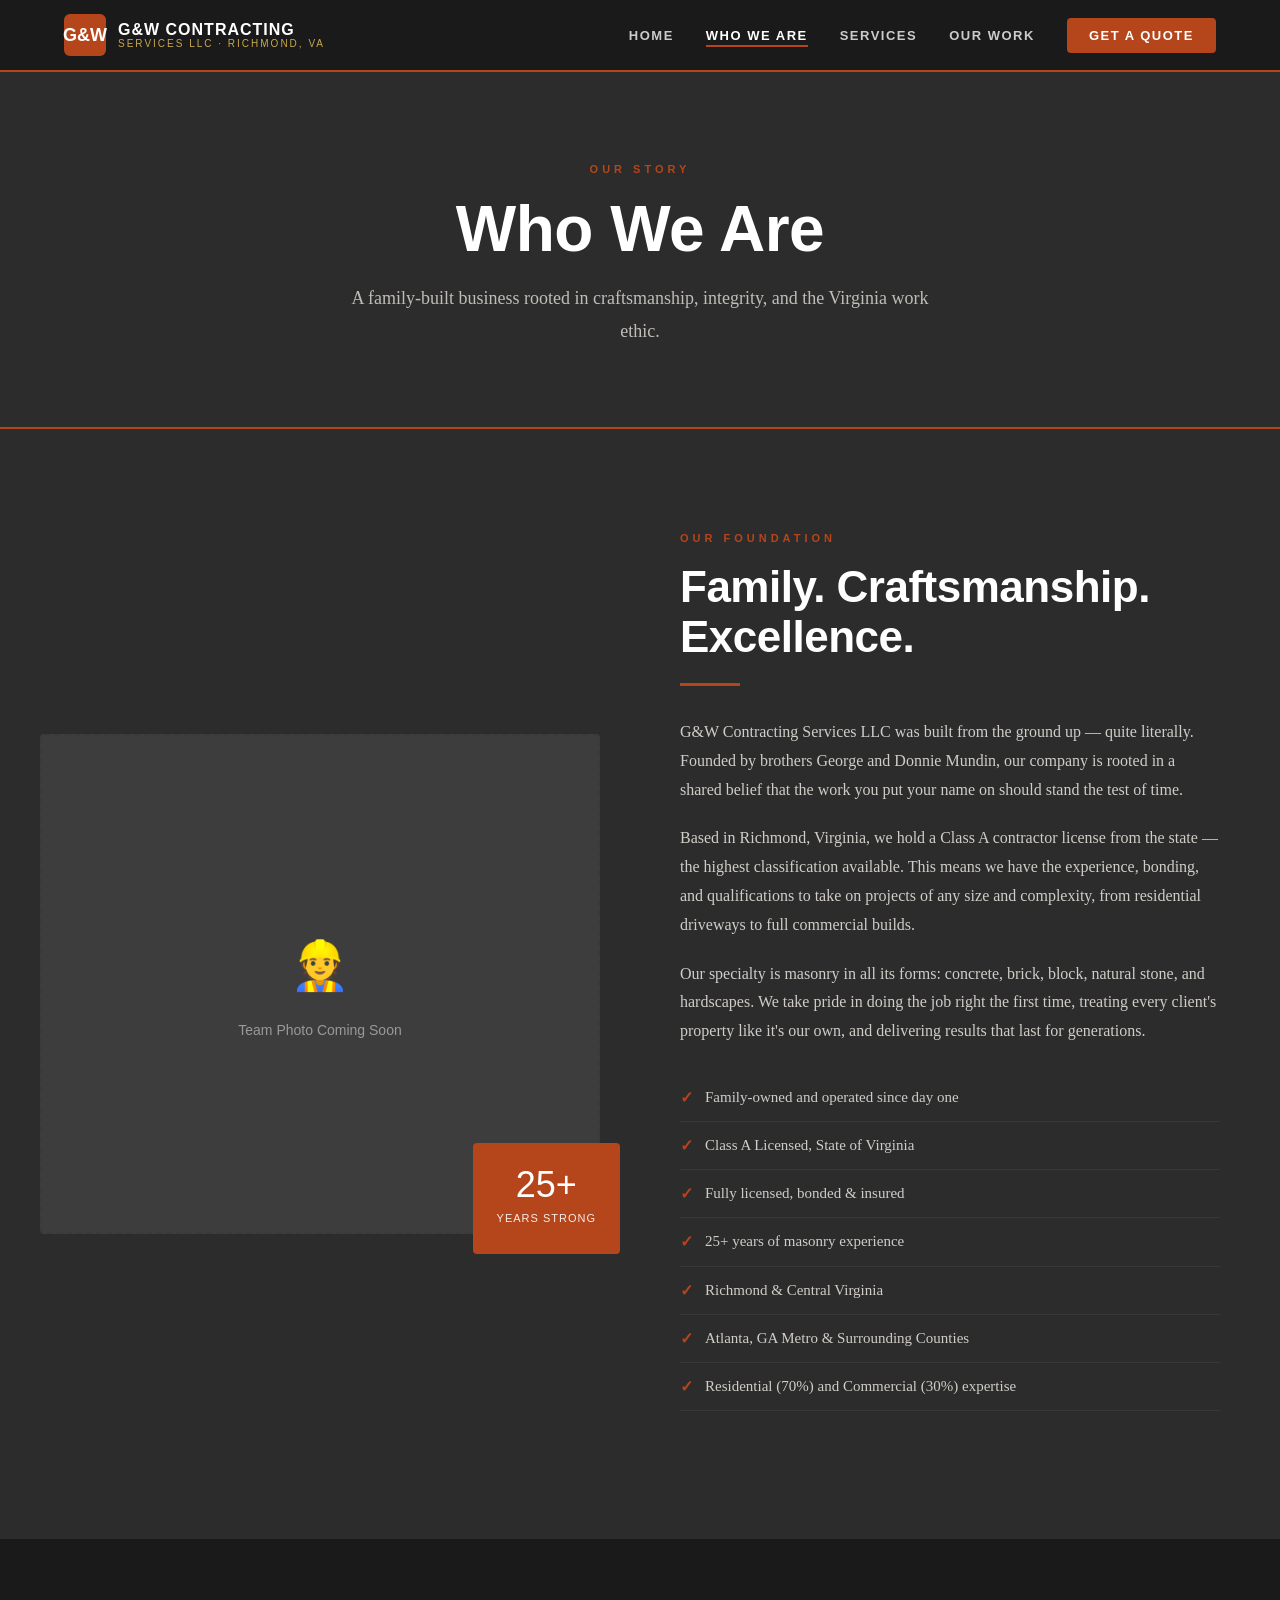
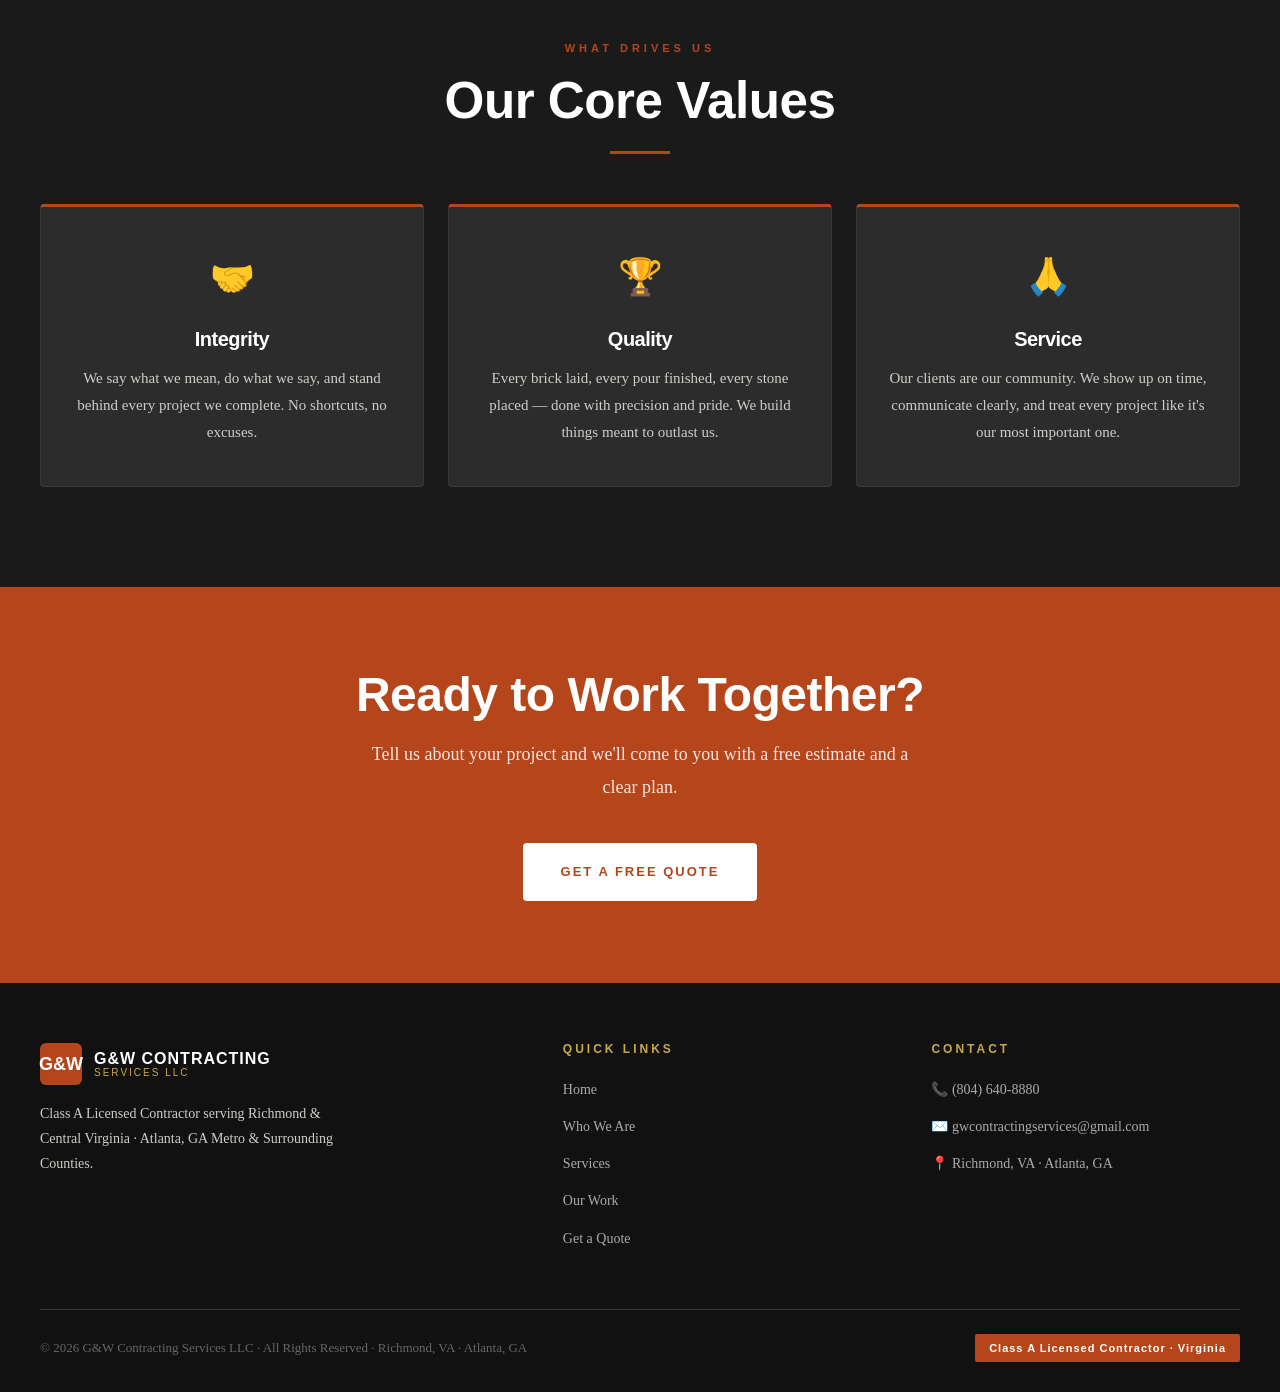
==== about.html @ 19383f6c "Initial build: G&W Contracting Services website" ====
<!DOCTYPE html>
<html lang="en">
<head>
  <meta charset="UTF-8">
  <meta name="viewport" content="width=device-width, initial-scale=1.0">
  <meta name="description" content="Learn about G&W Contracting Services LLC — a family-owned Class A masonry contractor based in Richmond, Virginia.">
  <title>Who We Are | G&W Contracting Services LLC</title>
  <link rel="stylesheet" href="style.css">
</head>
<body>

<nav>
  <div class="nav-inner">
    <a href="index.html" class="nav-logo">
      <div class="nav-logo-icon">G&W</div>
      <div class="nav-logo-text">
        <span class="nav-logo-main">G&W CONTRACTING</span>
        <span class="nav-logo-sub">Services LLC · Richmond, VA</span>
      </div>
    </a>
    <ul class="nav-links">
      <li><a href="index.html">Home</a></li>
      <li><a href="about.html" class="active">Who We Are</a></li>
      <li><a href="services.html">Services</a></li>
      <li><a href="work.html">Our Work</a></li>
      <li><a href="contact.html" class="nav-cta">Get a Quote</a></li>
    </ul>
    <div class="hamburger" onclick="toggleMobileNav()">
      <span></span><span></span><span></span>
    </div>
  </div>
</nav>
<div class="mobile-nav" id="mobileNav">
  <a href="index.html">Home</a>
  <a href="about.html">Who We Are</a>
  <a href="services.html">Services</a>
  <a href="work.html">Our Work</a>
  <a href="contact.html">Get a Quote</a>
</div>

<!-- PAGE HERO -->
<section style="padding: 160px 24px 80px; background: var(--charcoal); text-align:center; border-bottom: 2px solid var(--accent);">
  <div class="section-label">Our Story</div>
  <h1 style="font-size: clamp(36px, 5vw, 64px); color: var(--white); margin-bottom: 16px;">Who We Are</h1>
  <p style="max-width:600px; margin:0 auto; font-size:18px; color:#c0bdb8;">A family-built business rooted in craftsmanship, integrity, and the Virginia work ethic.</p>
</section>

<!-- STORY -->
<section class="section about-section">
  <div class="section-inner">
    <div class="about-grid">
      <div class="about-img-wrap">
        <div class="about-img-placeholder">
          <span style="font-size:48px;">👷</span>
          <span>Team Photo Coming Soon</span>
        </div>
        <div class="about-img-badge">
          <span class="num">25+</span>
          <span class="label">Years Strong</span>
        </div>
      </div>
      <div class="about-content">
        <div class="section-label">Our Foundation</div>
        <h2 class="section-title">Family. Craftsmanship. Excellence.</h2>
        <div class="section-divider"></div>
        <p>
          G&W Contracting Services LLC was built from the ground up — quite literally. Founded by brothers George and Donnie Mundin, our company is rooted in a shared belief that the work you put your name on should stand the test of time.
        </p>
        <p>
          Based in Richmond, Virginia, we hold a Class A contractor license from the state — the highest classification available. This means we have the experience, bonding, and qualifications to take on projects of any size and complexity, from residential driveways to full commercial builds.
        </p>
        <p>
          Our specialty is masonry in all its forms: concrete, brick, block, natural stone, and hardscapes. We take pride in doing the job right the first time, treating every client's property like it's our own, and delivering results that last for generations.
        </p>
        <ul class="about-features">
          <li>Family-owned and operated since day one</li>
          <li>Class A Licensed, State of Virginia</li>
          <li>Fully licensed, bonded & insured</li>
          <li>25+ years of masonry experience</li>
          <li>Richmond & Central Virginia</li>
          <li>Atlanta, GA Metro & Surrounding Counties</li>
          <li>Residential (70%) and Commercial (30%) expertise</li>
        </ul>
      </div>
    </div>
  </div>
</section>

<!-- VALUES -->
<section class="section" style="background: var(--dark);">
  <div class="section-inner" style="text-align:center;">
    <div class="section-label">What Drives Us</div>
    <h2 class="section-title">Our Core Values</h2>
    <div class="section-divider center"></div>
    <div class="services-grid" style="margin-top:50px;">
      <div class="service-card">
        <div class="service-icon">🤝</div>
        <h3>Integrity</h3>
        <p>We say what we mean, do what we say, and stand behind every project we complete. No shortcuts, no excuses.</p>
      </div>
      <div class="service-card">
        <div class="service-icon">🏆</div>
        <h3>Quality</h3>
        <p>Every brick laid, every pour finished, every stone placed — done with precision and pride. We build things meant to outlast us.</p>
      </div>
      <div class="service-card">
        <div class="service-icon">🙏</div>
        <h3>Service</h3>
        <p>Our clients are our community. We show up on time, communicate clearly, and treat every project like it's our most important one.</p>
      </div>
    </div>
  </div>
</section>

<!-- CTA -->
<div class="cta-section">
  <h2>Ready to Work Together?</h2>
  <p>Tell us about your project and we'll come to you with a free estimate and a clear plan.</p>
  <a href="contact.html" class="btn btn-white">Get a Free Quote</a>
</div>

<!-- FOOTER -->
<footer>
  <div class="footer-inner">
    <div class="footer-top">
      <div class="footer-brand">
        <div class="nav-logo">
          <div class="nav-logo-icon">G&W</div>
          <div class="nav-logo-text">
            <span class="nav-logo-main">G&W CONTRACTING</span>
            <span class="nav-logo-sub">Services LLC</span>
          </div>
        </div>
        <p>Class A Licensed Contractor serving Richmond & Central Virginia · Atlanta, GA Metro & Surrounding Counties.</p>
      </div>
      <div class="footer-col">
        <h4>Quick Links</h4>
        <ul>
          <li><a href="index.html">Home</a></li>
          <li><a href="about.html">Who We Are</a></li>
          <li><a href="services.html">Services</a></li>
          <li><a href="work.html">Our Work</a></li>
          <li><a href="contact.html">Get a Quote</a></li>
        </ul>
      </div>
      <div class="footer-col">
        <h4>Contact</h4>
        <ul>
          <li><a href="tel:8046408880">📞 (804) 640-8880</a></li>
          <li><a href="mailto:gwcontractingservices@gmail.com">✉️ gwcontractingservices@gmail.com</a></li>
          <li><a href="contact.html">📍 Richmond, VA · Atlanta, GA</a></li>
        </ul>
      </div>
    </div>
    <div class="footer-bottom">
      <p>© 2026 G&W Contracting Services LLC · All Rights Reserved · Richmond, VA · Atlanta, GA</p>
      <span class="footer-license">Class A Licensed Contractor · Virginia</span>
    </div>
  </div>
</footer>

<script src="script.js"></script>
</body>
</html>
---- style.css ----
/* ===========================
   G&W CONTRACTING SERVICES
   Main Stylesheet
   =========================== */

:root {
  --dark: #1a1a1a;
  --charcoal: #2c2c2c;
  --stone: #3d3d3d;
  --accent: #b5451b;
  --accent-light: #d4552a;
  --gold: #c9a84c;
  --light: #f5f3ef;
  --white: #ffffff;
  --text-muted: #999999;
  --border: #3a3a3a;
}

* {
  margin: 0;
  padding: 0;
  box-sizing: border-box;
}

html {
  scroll-behavior: smooth;
}

body {
  font-family: 'Georgia', 'Times New Roman', serif;
  background: var(--dark);
  color: var(--white);
  line-height: 1.7;
}

/* TYPOGRAPHY */
h1, h2, h3, h4 {
  font-family: 'Arial Black', 'Helvetica Neue', sans-serif;
  font-weight: 900;
  line-height: 1.15;
  letter-spacing: -0.5px;
}

p {
  color: #d0cdc8;
  line-height: 1.8;
}

a {
  color: var(--accent);
  text-decoration: none;
  transition: color 0.2s;
}

a:hover {
  color: var(--accent-light);
}

/* NAVIGATION */
nav {
  position: fixed;
  top: 0;
  left: 0;
  right: 0;
  z-index: 1000;
  background: rgba(26, 26, 26, 0.97);
  border-bottom: 2px solid var(--accent);
  backdrop-filter: blur(10px);
}

.nav-inner {
  max-width: 1200px;
  margin: 0 auto;
  padding: 0 24px;
  display: flex;
  align-items: center;
  justify-content: space-between;
  height: 70px;
}

.nav-logo {
  display: flex;
  align-items: center;
  gap: 12px;
  text-decoration: none;
}

.nav-logo-icon {
  width: 42px;
  height: 42px;
  background: var(--accent);
  border-radius: 6px;
  display: flex;
  align-items: center;
  justify-content: center;
  font-size: 18px;
  font-weight: 900;
  color: white;
  font-family: 'Arial Black', sans-serif;
}

.nav-logo-text {
  display: flex;
  flex-direction: column;
  line-height: 1.1;
}

.nav-logo-main {
  font-size: 16px;
  font-weight: 900;
  color: var(--white);
  font-family: 'Arial Black', sans-serif;
  letter-spacing: 1px;
}

.nav-logo-sub {
  font-size: 10px;
  color: var(--gold);
  letter-spacing: 2px;
  text-transform: uppercase;
  font-family: 'Arial', sans-serif;
}

.nav-links {
  display: flex;
  align-items: center;
  gap: 32px;
  list-style: none;
}

.nav-links a {
  color: #cccccc;
  font-size: 13px;
  font-family: 'Arial', sans-serif;
  font-weight: 600;
  letter-spacing: 1.5px;
  text-transform: uppercase;
  text-decoration: none;
  transition: color 0.2s;
  padding-bottom: 2px;
  border-bottom: 2px solid transparent;
}

.nav-links a:hover,
.nav-links a.active {
  color: var(--white);
  border-bottom-color: var(--accent);
}

.nav-cta {
  background: var(--accent) !important;
  color: var(--white) !important;
  padding: 10px 22px !important;
  border-radius: 4px !important;
  border-bottom: none !important;
  transition: background 0.2s !important;
}

.nav-cta:hover {
  background: var(--accent-light) !important;
}

/* HAMBURGER */
.hamburger {
  display: none;
  flex-direction: column;
  gap: 5px;
  cursor: pointer;
  padding: 4px;
}

.hamburger span {
  display: block;
  width: 24px;
  height: 2px;
  background: var(--white);
  border-radius: 2px;
  transition: all 0.3s;
}

/* HERO */
.hero {
  min-height: 100vh;
  background: linear-gradient(
    135deg,
    rgba(26,26,26,0.92) 0%,
    rgba(44,44,44,0.85) 50%,
    rgba(181,69,27,0.3) 100%
  ),
  url('images/hero-bg.jpg') center/cover no-repeat;
  display: flex;
  align-items: center;
  justify-content: center;
  text-align: center;
  padding: 120px 24px 80px;
  position: relative;
}

.hero::before {
  content: '';
  position: absolute;
  inset: 0;
  background: radial-gradient(ellipse at center, transparent 30%, rgba(0,0,0,0.6) 100%);
}

.hero-content {
  position: relative;
  z-index: 1;
  max-width: 860px;
}

.hero-badge {
  display: inline-block;
  background: var(--accent);
  color: white;
  font-size: 11px;
  font-family: 'Arial', sans-serif;
  font-weight: 700;
  letter-spacing: 3px;
  text-transform: uppercase;
  padding: 7px 20px;
  border-radius: 2px;
  margin-bottom: 28px;
}

.hero h1 {
  font-size: clamp(42px, 7vw, 88px);
  color: var(--white);
  margin-bottom: 8px;
  text-shadow: 0 2px 20px rgba(0,0,0,0.5);
}

.hero h1 span {
  color: var(--accent);
}

.hero-tagline {
  font-size: clamp(16px, 2.5vw, 22px);
  color: var(--gold);
  font-family: 'Arial', sans-serif;
  font-weight: 400;
  letter-spacing: 2px;
  text-transform: uppercase;
  margin-bottom: 28px;
}

.hero-desc {
  font-size: 18px;
  color: #c0bdb8;
  max-width: 600px;
  margin: 0 auto 48px;
  line-height: 1.9;
}

.hero-btns {
  display: flex;
  gap: 16px;
  justify-content: center;
  flex-wrap: wrap;
}

.btn {
  display: inline-block;
  padding: 16px 36px;
  font-family: 'Arial', sans-serif;
  font-size: 13px;
  font-weight: 700;
  letter-spacing: 2px;
  text-transform: uppercase;
  border-radius: 4px;
  cursor: pointer;
  transition: all 0.25s;
  text-decoration: none;
}

.btn-primary {
  background: var(--accent);
  color: var(--white);
  border: 2px solid var(--accent);
}

.btn-primary:hover {
  background: var(--accent-light);
  border-color: var(--accent-light);
  color: var(--white);
  transform: translateY(-2px);
  box-shadow: 0 8px 25px rgba(181,69,27,0.4);
}

.btn-outline {
  background: transparent;
  color: var(--white);
  border: 2px solid rgba(255,255,255,0.4);
}

.btn-outline:hover {
  border-color: var(--white);
  color: var(--white);
  transform: translateY(-2px);
}

/* STATS BAR */
.stats-bar {
  background: var(--charcoal);
  border-top: 2px solid var(--accent);
  border-bottom: 1px solid var(--border);
  padding: 40px 24px;
}

.stats-grid {
  max-width: 1000px;
  margin: 0 auto;
  display: grid;
  grid-template-columns: repeat(4, 1fr);
  gap: 24px;
  text-align: center;
}

.stat-item h3 {
  font-size: clamp(32px, 4vw, 52px);
  color: var(--accent);
  margin-bottom: 6px;
}

.stat-item p {
  font-size: 12px;
  font-family: 'Arial', sans-serif;
  letter-spacing: 2px;
  text-transform: uppercase;
  color: var(--text-muted);
}

/* SECTION BASE */
.section {
  padding: 100px 24px;
}

.section-inner {
  max-width: 1200px;
  margin: 0 auto;
}

.section-label {
  font-size: 11px;
  font-family: 'Arial', sans-serif;
  font-weight: 700;
  letter-spacing: 4px;
  text-transform: uppercase;
  color: var(--accent);
  margin-bottom: 14px;
}

.section-title {
  font-size: clamp(32px, 4vw, 52px);
  color: var(--white);
  margin-bottom: 20px;
}

.section-divider {
  width: 60px;
  height: 3px;
  background: var(--accent);
  margin: 0 0 32px 0;
}

.section-divider.center {
  margin: 0 auto 32px;
}

/* SERVICES SECTION */
.services-section {
  background: var(--dark);
}

.services-grid {
  display: grid;
  grid-template-columns: repeat(3, 1fr);
  gap: 24px;
  margin-top: 60px;
}

.service-card {
  background: var(--charcoal);
  border: 1px solid var(--border);
  border-top: 3px solid var(--accent);
  padding: 40px 32px;
  border-radius: 4px;
  transition: transform 0.25s, box-shadow 0.25s;
}

.service-card:hover {
  transform: translateY(-6px);
  box-shadow: 0 16px 40px rgba(0,0,0,0.4);
}

.service-icon {
  font-size: 36px;
  margin-bottom: 20px;
}

.service-card h3 {
  font-size: 20px;
  color: var(--white);
  margin-bottom: 14px;
  font-family: 'Arial Black', sans-serif;
}

.service-card p {
  font-size: 15px;
  line-height: 1.8;
}

/* ABOUT SECTION */
.about-section {
  background: var(--charcoal);
}

.about-grid {
  display: grid;
  grid-template-columns: 1fr 1fr;
  gap: 80px;
  align-items: center;
}

.about-img-wrap {
  position: relative;
}

.about-img-wrap img {
  width: 100%;
  border-radius: 4px;
  display: block;
  object-fit: cover;
  height: 500px;
}

.about-img-placeholder {
  width: 100%;
  height: 500px;
  background: var(--stone);
  border-radius: 4px;
  display: flex;
  align-items: center;
  justify-content: center;
  flex-direction: column;
  gap: 12px;
  color: var(--text-muted);
  font-family: 'Arial', sans-serif;
  font-size: 14px;
  border: 2px dashed var(--border);
}

.about-img-badge {
  position: absolute;
  bottom: -20px;
  right: -20px;
  background: var(--accent);
  color: white;
  padding: 24px;
  border-radius: 4px;
  text-align: center;
  font-family: 'Arial Black', sans-serif;
}

.about-img-badge .num {
  font-size: 36px;
  display: block;
  line-height: 1;
}

.about-img-badge .label {
  font-size: 11px;
  letter-spacing: 1px;
  text-transform: uppercase;
  opacity: 0.9;
}

.about-content {
  padding-right: 20px;
}

.about-content h2 {
  font-size: clamp(28px, 3.5vw, 44px);
  color: var(--white);
  margin-bottom: 20px;
}

.about-content p {
  margin-bottom: 20px;
}

.about-features {
  list-style: none;
  margin: 28px 0;
}

.about-features li {
  display: flex;
  align-items: center;
  gap: 12px;
  padding: 10px 0;
  color: #d0cdc8;
  border-bottom: 1px solid rgba(255,255,255,0.06);
  font-size: 15px;
}

.about-features li::before {
  content: '✓';
  color: var(--accent);
  font-weight: 900;
  font-size: 16px;
  flex-shrink: 0;
}

/* GALLERY */
.gallery-section {
  background: var(--dark);
}

.gallery-intro {
  text-align: center;
  max-width: 600px;
  margin: 0 auto 60px;
}

.gallery-grid {
  display: grid;
  grid-template-columns: repeat(3, 1fr);
  gap: 16px;
}

.gallery-item {
  position: relative;
  overflow: hidden;
  border-radius: 4px;
  aspect-ratio: 4/3;
  background: var(--stone);
  cursor: pointer;
}

.gallery-item img {
  width: 100%;
  height: 100%;
  object-fit: cover;
  transition: transform 0.4s;
}

.gallery-item:hover img {
  transform: scale(1.08);
}

.gallery-overlay {
  position: absolute;
  inset: 0;
  background: rgba(181,69,27,0.8);
  display: flex;
  align-items: center;
  justify-content: center;
  opacity: 0;
  transition: opacity 0.3s;
}

.gallery-item:hover .gallery-overlay {
  opacity: 1;
}

.gallery-overlay span {
  color: white;
  font-family: 'Arial', sans-serif;
  font-weight: 700;
  font-size: 14px;
  letter-spacing: 2px;
  text-transform: uppercase;
}

.gallery-placeholder {
  width: 100%;
  height: 100%;
  display: flex;
  flex-direction: column;
  align-items: center;
  justify-content: center;
  gap: 8px;
  color: var(--text-muted);
  font-family: 'Arial', sans-serif;
  font-size: 12px;
  letter-spacing: 1px;
}

/* CTA SECTION */
.cta-section {
  background: var(--accent);
  padding: 80px 24px;
  text-align: center;
}

.cta-section h2 {
  font-size: clamp(28px, 4vw, 48px);
  color: var(--white);
  margin-bottom: 16px;
}

.cta-section p {
  color: rgba(255,255,255,0.85);
  font-size: 18px;
  margin-bottom: 40px;
  max-width: 560px;
  margin-left: auto;
  margin-right: auto;
}

.btn-white {
  background: var(--white);
  color: var(--accent);
  border: 2px solid var(--white);
}

.btn-white:hover {
  background: transparent;
  color: var(--white);
}

/* CONTACT */
.contact-section {
  background: var(--charcoal);
}

.contact-grid {
  display: grid;
  grid-template-columns: 1fr 1.4fr;
  gap: 80px;
}

.contact-info h3 {
  font-size: 24px;
  color: var(--white);
  margin-bottom: 24px;
  font-family: 'Arial Black', sans-serif;
}

.contact-detail {
  display: flex;
  align-items: flex-start;
  gap: 16px;
  margin-bottom: 28px;
}

.contact-detail-icon {
  width: 44px;
  height: 44px;
  background: var(--accent);
  border-radius: 4px;
  display: flex;
  align-items: center;
  justify-content: center;
  font-size: 18px;
  flex-shrink: 0;
}

.contact-detail-text h4 {
  font-size: 12px;
  font-family: 'Arial', sans-serif;
  letter-spacing: 2px;
  text-transform: uppercase;
  color: var(--text-muted);
  margin-bottom: 4px;
}

.contact-detail-text p {
  font-size: 16px;
  color: var(--white);
}

.contact-detail-text a {
  color: var(--white);
}

/* FORM */
.contact-form {
  background: var(--stone);
  padding: 48px;
  border-radius: 4px;
  border: 1px solid var(--border);
}

.contact-form h3 {
  font-size: 22px;
  color: var(--white);
  margin-bottom: 32px;
  font-family: 'Arial Black', sans-serif;
}

.form-group {
  margin-bottom: 20px;
}

.form-row {
  display: grid;
  grid-template-columns: 1fr 1fr;
  gap: 16px;
}

label {
  display: block;
  font-size: 11px;
  font-family: 'Arial', sans-serif;
  font-weight: 700;
  letter-spacing: 2px;
  text-transform: uppercase;
  color: var(--text-muted);
  margin-bottom: 8px;
}

input, textarea, select {
  width: 100%;
  background: var(--charcoal);
  border: 1px solid var(--border);
  color: var(--white);
  padding: 14px 18px;
  border-radius: 4px;
  font-size: 15px;
  font-family: 'Georgia', serif;
  outline: none;
  transition: border-color 0.2s;
}

input:focus, textarea:focus, select:focus {
  border-color: var(--accent);
}

select option {
  background: var(--charcoal);
}

textarea {
  resize: vertical;
  min-height: 130px;
}

input::placeholder, textarea::placeholder {
  color: #666;
}

.form-submit {
  margin-top: 8px;
}

.btn-full {
  width: 100%;
  text-align: center;
  padding: 18px;
}

/* FOOTER */
footer {
  background: #111111;
  padding: 60px 24px 30px;
  border-top: 2px solid var(--accent);
}

.footer-inner {
  max-width: 1200px;
  margin: 0 auto;
}

.footer-top {
  display: grid;
  grid-template-columns: 1.5fr 1fr 1fr;
  gap: 60px;
  margin-bottom: 48px;
}

.footer-brand p {
  font-size: 14px;
  line-height: 1.8;
  margin: 16px 0 0;
  max-width: 300px;
}

.footer-col h4 {
  font-size: 12px;
  font-family: 'Arial', sans-serif;
  letter-spacing: 3px;
  text-transform: uppercase;
  color: var(--gold);
  margin-bottom: 18px;
}

.footer-col ul {
  list-style: none;
}

.footer-col ul li {
  margin-bottom: 10px;
}

.footer-col ul li a {
  color: #aaa;
  font-size: 14px;
  transition: color 0.2s;
}

.footer-col ul li a:hover {
  color: var(--white);
}

.footer-bottom {
  border-top: 1px solid var(--border);
  padding-top: 24px;
  display: flex;
  align-items: center;
  justify-content: space-between;
  flex-wrap: wrap;
  gap: 12px;
}

.footer-bottom p {
  font-size: 13px;
  color: #666;
}

.footer-license {
  background: var(--accent);
  color: white;
  font-size: 11px;
  font-family: 'Arial', sans-serif;
  font-weight: 700;
  letter-spacing: 1px;
  padding: 5px 14px;
  border-radius: 2px;
}

/* LIGHTBOX */
.lightbox {
  display: none;
  position: fixed;
  inset: 0;
  background: rgba(0,0,0,0.95);
  z-index: 9999;
  align-items: center;
  justify-content: center;
}

.lightbox.active {
  display: flex;
}

.lightbox img {
  max-width: 90vw;
  max-height: 90vh;
  border-radius: 4px;
  object-fit: contain;
}

.lightbox-close {
  position: absolute;
  top: 24px;
  right: 32px;
  color: white;
  font-size: 36px;
  cursor: pointer;
  opacity: 0.7;
  transition: opacity 0.2s;
}

.lightbox-close:hover { opacity: 1; }

/* MOBILE NAV */
.mobile-nav {
  display: none;
  position: fixed;
  top: 70px;
  left: 0;
  right: 0;
  background: var(--dark);
  border-bottom: 2px solid var(--accent);
  padding: 24px;
  z-index: 999;
  flex-direction: column;
  gap: 16px;
}

.mobile-nav.open { display: flex; }

.mobile-nav a {
  color: var(--white);
  font-family: 'Arial', sans-serif;
  font-weight: 600;
  font-size: 16px;
  text-decoration: none;
  padding: 8px 0;
  border-bottom: 1px solid var(--border);
}

/* RESPONSIVE */
@media (max-width: 900px) {
  .nav-links { display: none; }
  .hamburger { display: flex; }

  .services-grid { grid-template-columns: 1fr 1fr; }
  .about-grid { grid-template-columns: 1fr; gap: 60px; }
  .about-content { padding-right: 0; }
  .about-img-badge { right: 0; }
  .gallery-grid { grid-template-columns: 1fr 1fr; }
  .stats-grid { grid-template-columns: 2fr 2fr; gap: 32px; }
  .contact-grid { grid-template-columns: 1fr; }
  .footer-top { grid-template-columns: 1fr 1fr; }
}

@media (max-width: 600px) {
  .section { padding: 70px 20px; }
  .services-grid { grid-template-columns: 1fr; }
  .gallery-grid { grid-template-columns: 1fr 1fr; }
  .stats-grid { grid-template-columns: 1fr 1fr; }
  .form-row { grid-template-columns: 1fr; }
  .footer-top { grid-template-columns: 1fr; gap: 40px; }
  .contact-form { padding: 28px 20px; }
  .hero-btns { flex-direction: column; align-items: center; }
}
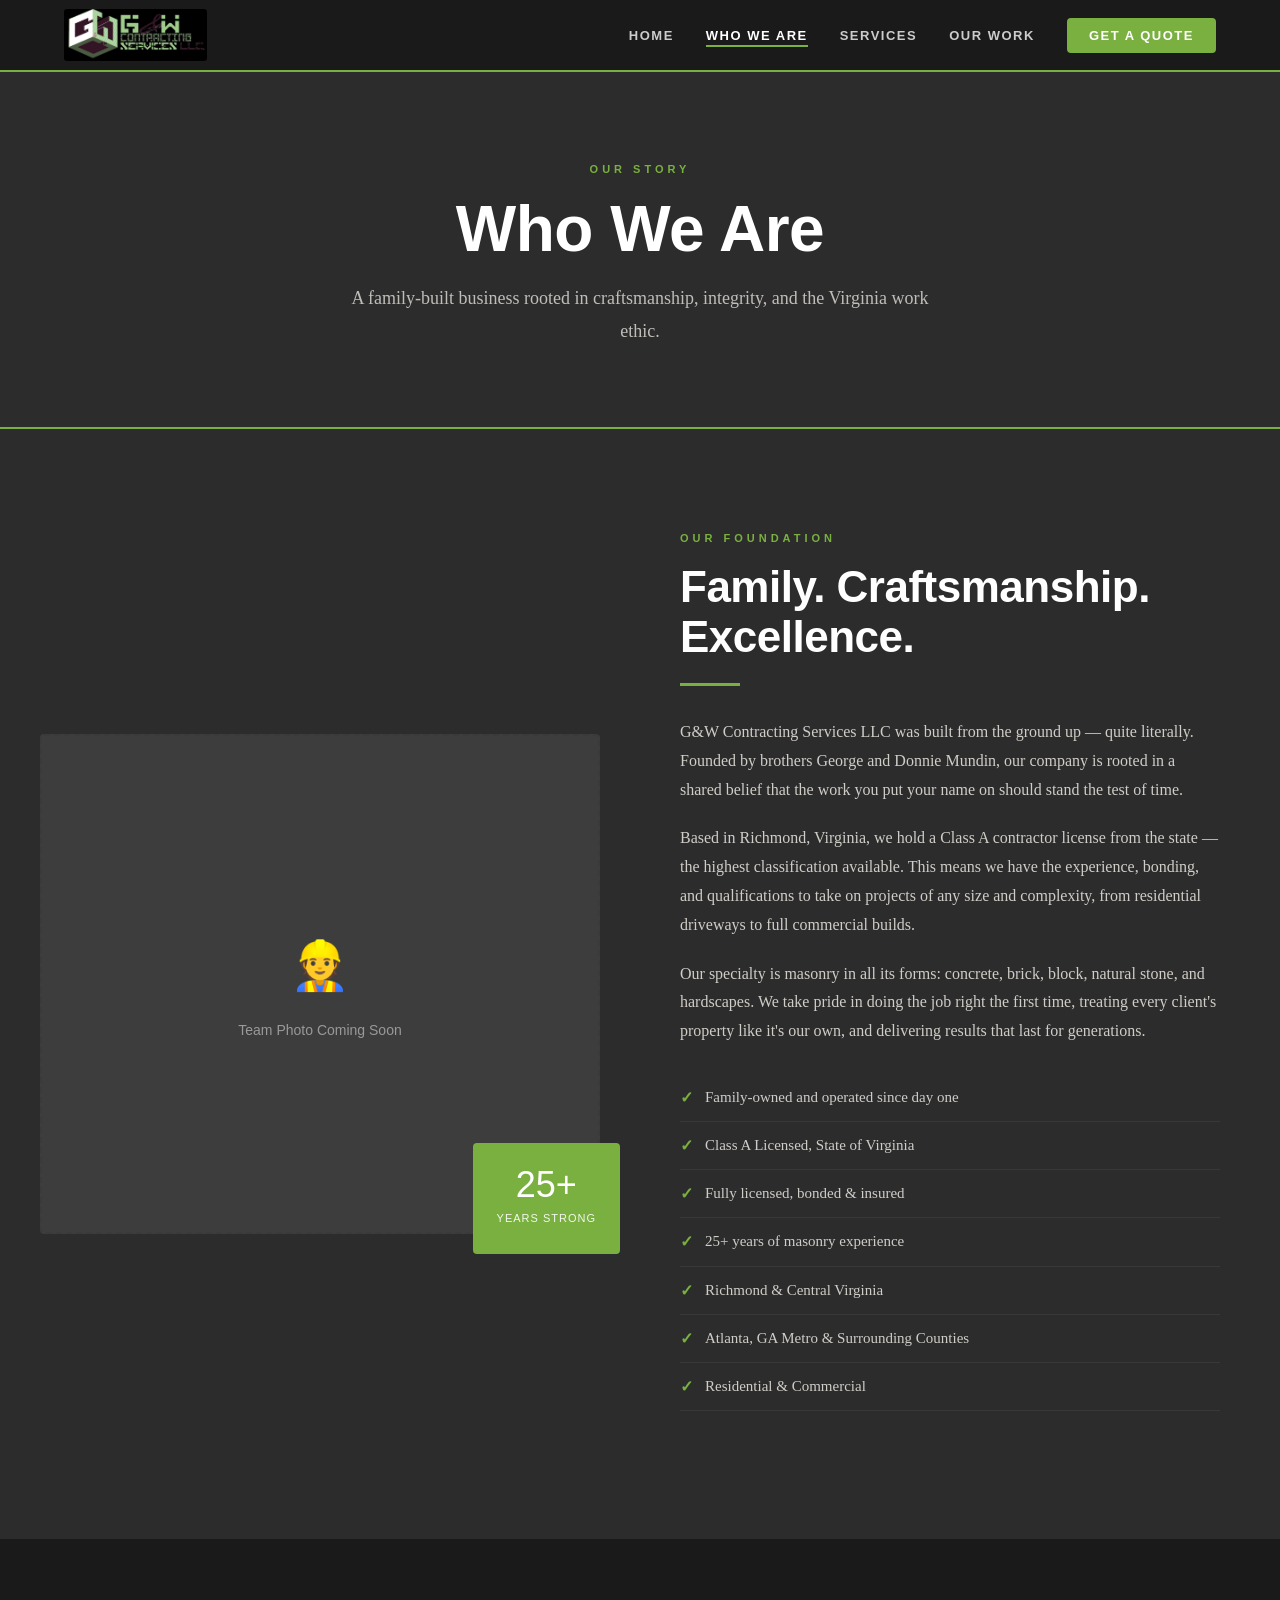
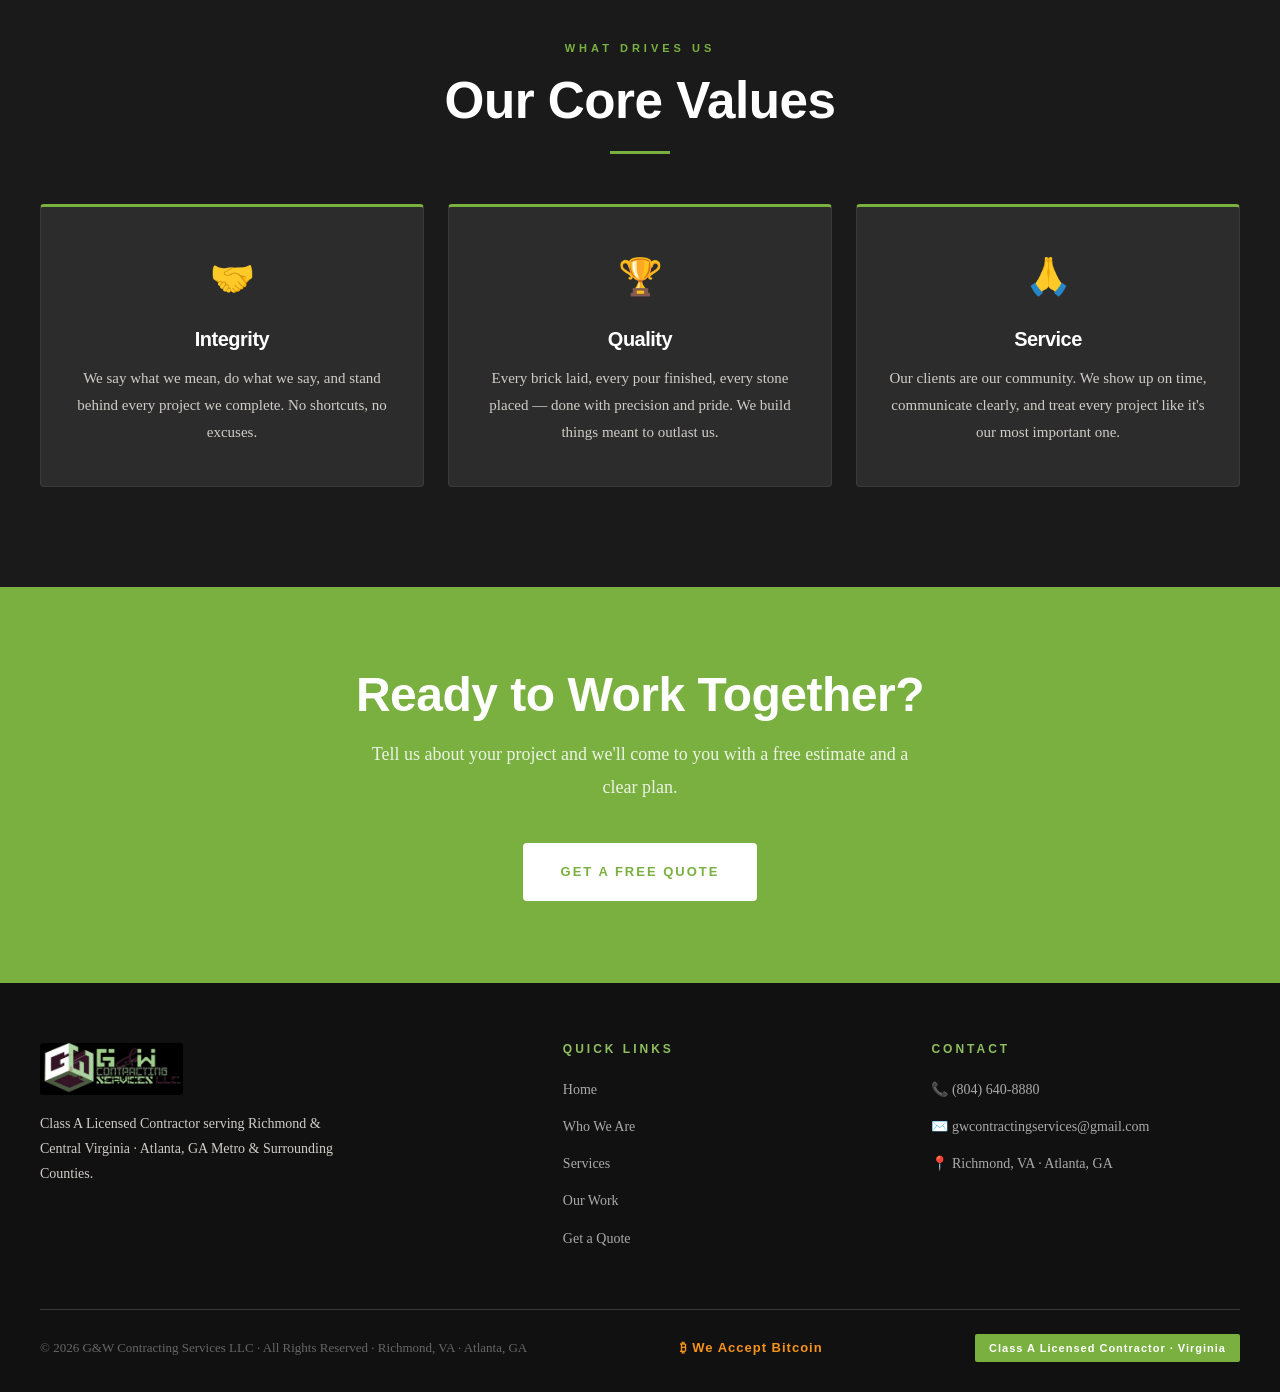
==== commit 98eebbfe: "Add Bitcoin acceptance badge (hero + footer all pages)" ====
--- a/about.html
+++ b/about.html
@@ -12,11 +12,7 @@
 <nav>
   <div class="nav-inner">
     <a href="index.html" class="nav-logo">
-      <div class="nav-logo-icon">G&W</div>
-      <div class="nav-logo-text">
-        <span class="nav-logo-main">G&W CONTRACTING</span>
-        <span class="nav-logo-sub">Services LLC · Richmond, VA</span>
-      </div>
+      <img src="images/gw-logo.jpg" alt="G&W Contracting Services LLC" style="height: 52px; width: auto; border-radius: 3px;">
     </a>
     <ul class="nav-links">
       <li><a href="index.html">Home</a></li>
@@ -79,7 +75,7 @@
           <li>25+ years of masonry experience</li>
           <li>Richmond & Central Virginia</li>
           <li>Atlanta, GA Metro & Surrounding Counties</li>
-          <li>Residential (70%) and Commercial (30%) expertise</li>
+          <li>Residential & Commercial</li>
         </ul>
       </div>
     </div>
@@ -125,11 +121,7 @@
     <div class="footer-top">
       <div class="footer-brand">
         <div class="nav-logo">
-          <div class="nav-logo-icon">G&W</div>
-          <div class="nav-logo-text">
-            <span class="nav-logo-main">G&W CONTRACTING</span>
-            <span class="nav-logo-sub">Services LLC</span>
-          </div>
+          <img src="images/gw-logo.jpg" alt="G&W Contracting Services LLC" style="height: 52px; width: auto; border-radius: 3px;">
         </div>
         <p>Class A Licensed Contractor serving Richmond & Central Virginia · Atlanta, GA Metro & Surrounding Counties.</p>
       </div>
@@ -154,6 +146,7 @@
     </div>
     <div class="footer-bottom">
       <p>© 2026 G&W Contracting Services LLC · All Rights Reserved · Richmond, VA · Atlanta, GA</p>
+      <div class="footer-payment">&#8383; We Accept Bitcoin</div>
       <span class="footer-license">Class A Licensed Contractor · Virginia</span>
     </div>
   </div>
--- a/style.css
+++ b/style.css
@@ -7,9 +7,9 @@
   --dark: #1a1a1a;
   --charcoal: #2c2c2c;
   --stone: #3d3d3d;
-  --accent: #b5451b;
-  --accent-light: #d4552a;
-  --gold: #c9a84c;
+  --accent: #7ab040;
+  --accent-light: #8cc450;
+  --gold: #8fbe60;
   --light: #f5f3ef;
   --white: #ffffff;
   --text-muted: #999999;
@@ -209,6 +209,19 @@
   max-width: 860px;
 }
 
+.hero-logo-hero {
+  display: flex;
+  justify-content: center;
+  margin-bottom: 32px;
+}
+
+.hero-logo-hero img {
+  width: 100%;
+  max-width: 680px;
+  height: auto;
+  border-radius: 6px;
+}
+
 .hero-badge {
   display: inline-block;
   background: var(--accent);
@@ -219,6 +232,20 @@
   letter-spacing: 3px;
   text-transform: uppercase;
   padding: 7px 20px;
+  border-radius: 2px;
+  margin-bottom: 8px;
+}
+
+.hero-bitcoin-badge {
+  display: inline-block;
+  background: #f7931a;
+  color: white;
+  font-size: 11px;
+  font-family: 'Arial', sans-serif;
+  font-weight: 700;
+  letter-spacing: 2px;
+  text-transform: uppercase;
+  padding: 6px 16px;
   border-radius: 2px;
   margin-bottom: 28px;
 }
@@ -828,6 +855,14 @@
   letter-spacing: 1px;
   padding: 5px 14px;
   border-radius: 2px;
+}
+
+.footer-payment {
+  color: #f7931a;
+  font-size: 13px;
+  font-family: 'Arial', sans-serif;
+  font-weight: 700;
+  letter-spacing: 1px;
 }
 
 /* LIGHTBOX */
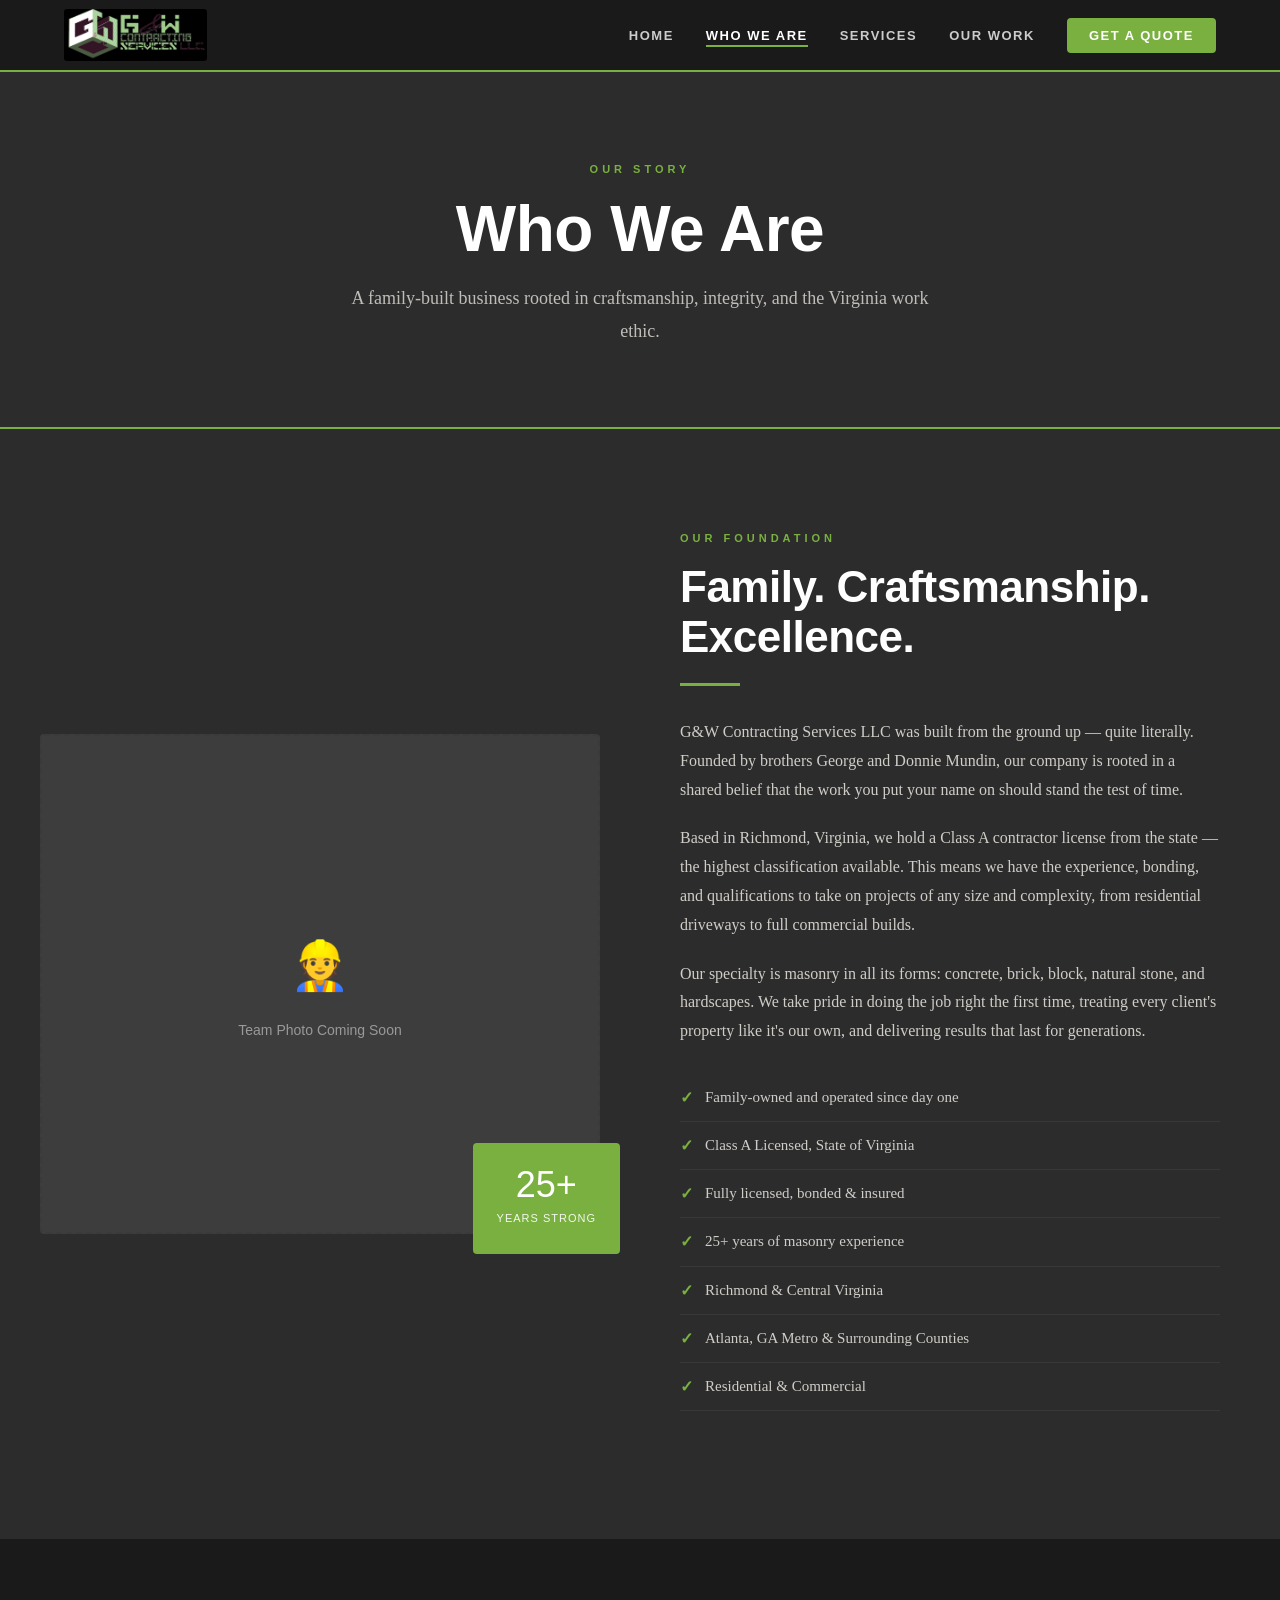
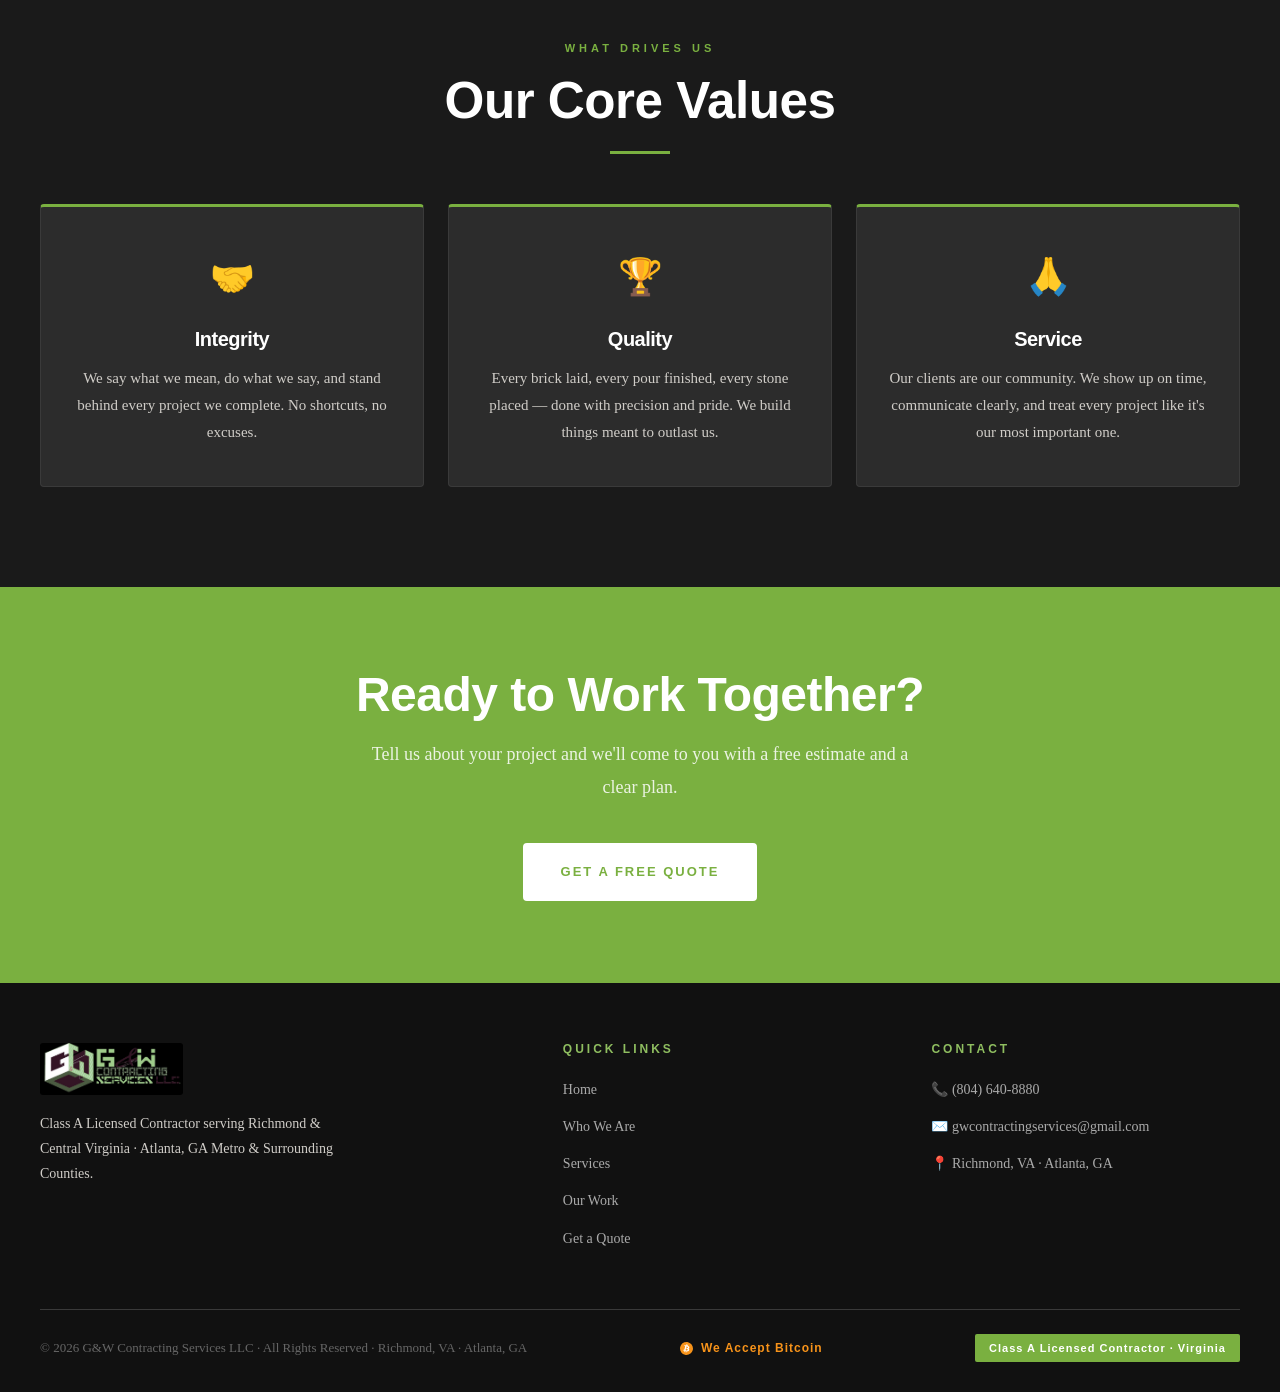
==== commit b1ea9bbf: "Add 11 new project photos: epoxy floors, custom builds, hardscapes, brick + new filter categories + " ====
--- a/about.html
+++ b/about.html
@@ -146,7 +146,7 @@
     </div>
     <div class="footer-bottom">
       <p>© 2026 G&W Contracting Services LLC · All Rights Reserved · Richmond, VA · Atlanta, GA</p>
-      <div class="footer-payment">&#8383; We Accept Bitcoin</div>
+      <span class="footer-btc"><img src="images/bitcoin-logo.svg" alt="Bitcoin" class="btc-icon-sm"> We Accept Bitcoin</span>
       <span class="footer-license">Class A Licensed Contractor · Virginia</span>
     </div>
   </div>
--- a/style.css
+++ b/style.css
@@ -233,21 +233,34 @@
   text-transform: uppercase;
   padding: 7px 20px;
   border-radius: 2px;
-  margin-bottom: 8px;
-}
-
-.hero-bitcoin-badge {
-  display: inline-block;
+  margin-bottom: 28px;
+}
+
+.bitcoin-badge {
   background: #f7931a;
-  color: white;
-  font-size: 11px;
+  margin-bottom: 16px;
+}
+
+.btc-icon {
+  height: 14px;
+  width: 14px;
+  vertical-align: middle;
+  margin-right: 6px;
+}
+
+.btc-icon-sm {
+  height: 13px;
+  width: 13px;
+  vertical-align: middle;
+  margin-right: 4px;
+}
+
+.footer-btc {
+  color: #f7931a;
+  font-size: 12px;
   font-family: 'Arial', sans-serif;
   font-weight: 700;
-  letter-spacing: 2px;
-  text-transform: uppercase;
-  padding: 6px 16px;
-  border-radius: 2px;
-  margin-bottom: 28px;
+  letter-spacing: 1px;
 }
 
 .hero h1 {
@@ -855,14 +868,6 @@
   letter-spacing: 1px;
   padding: 5px 14px;
   border-radius: 2px;
-}
-
-.footer-payment {
-  color: #f7931a;
-  font-size: 13px;
-  font-family: 'Arial', sans-serif;
-  font-weight: 700;
-  letter-spacing: 1px;
 }
 
 /* LIGHTBOX */
